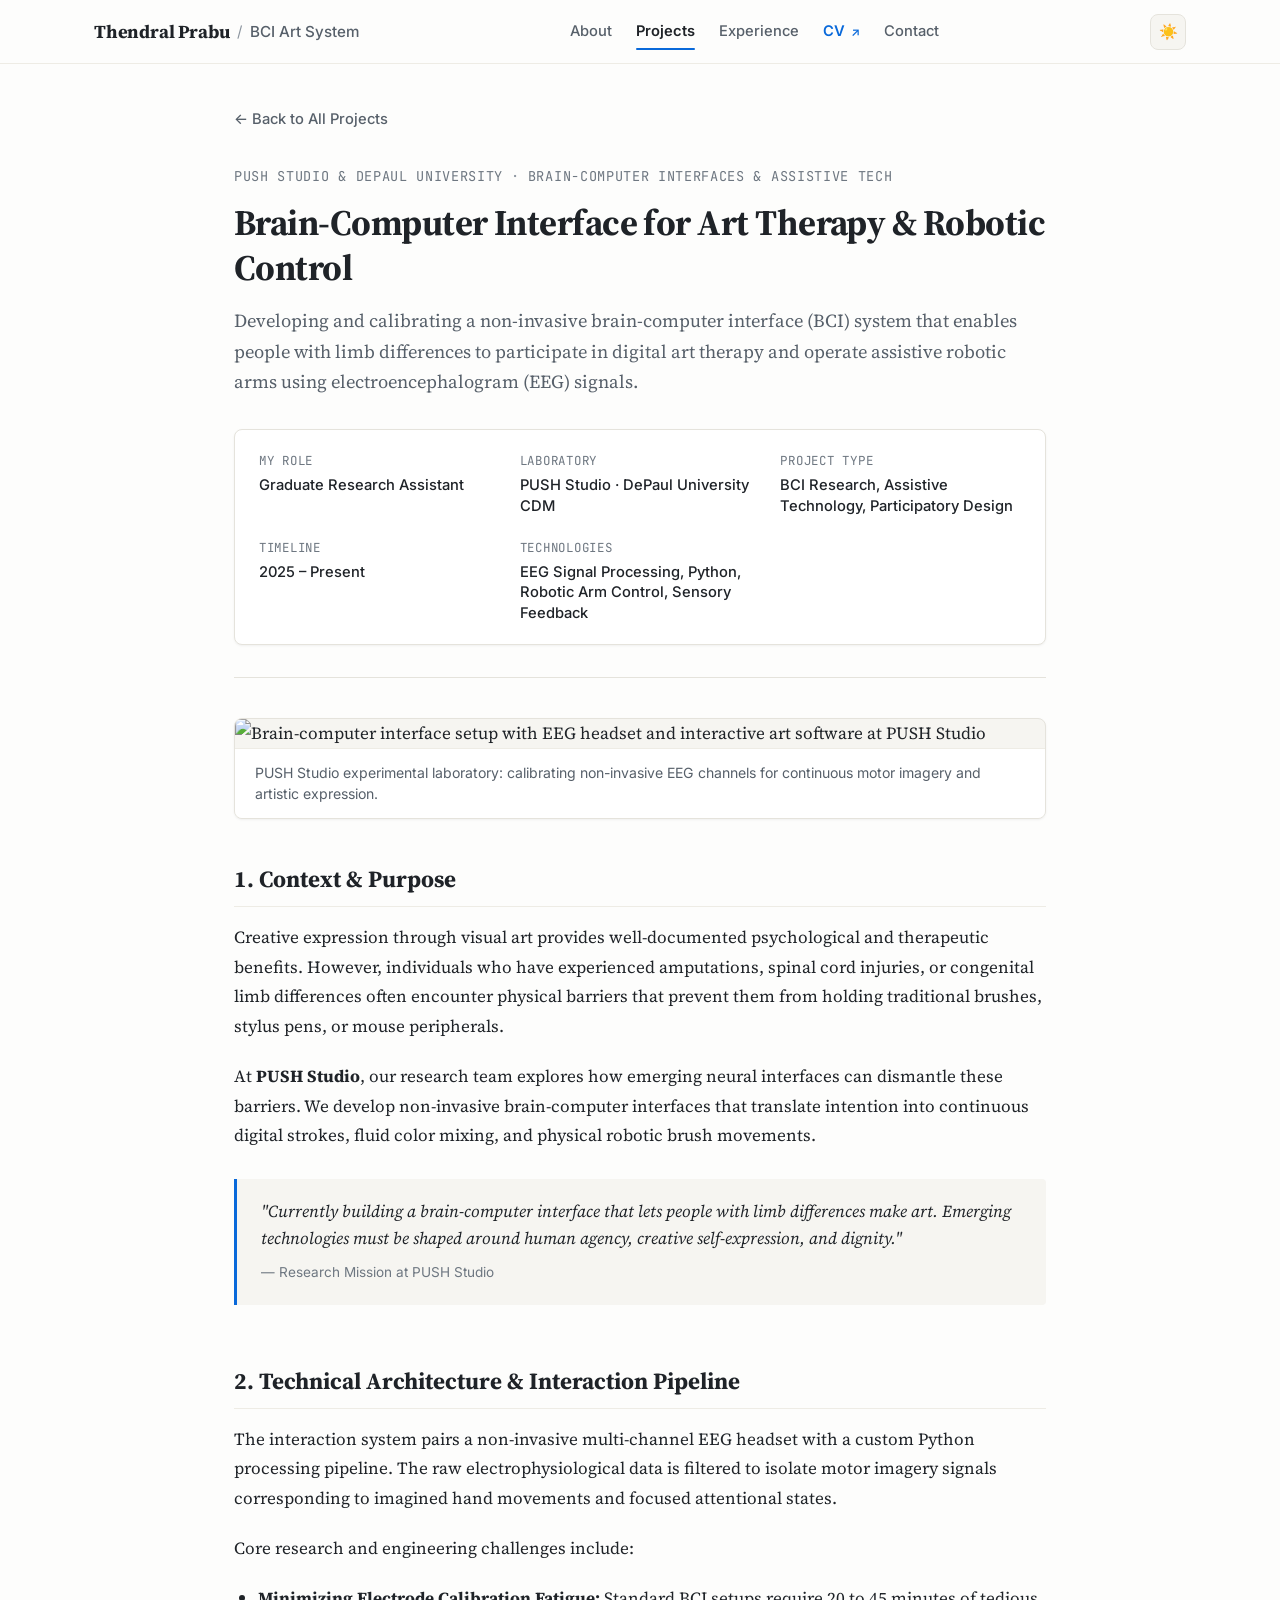
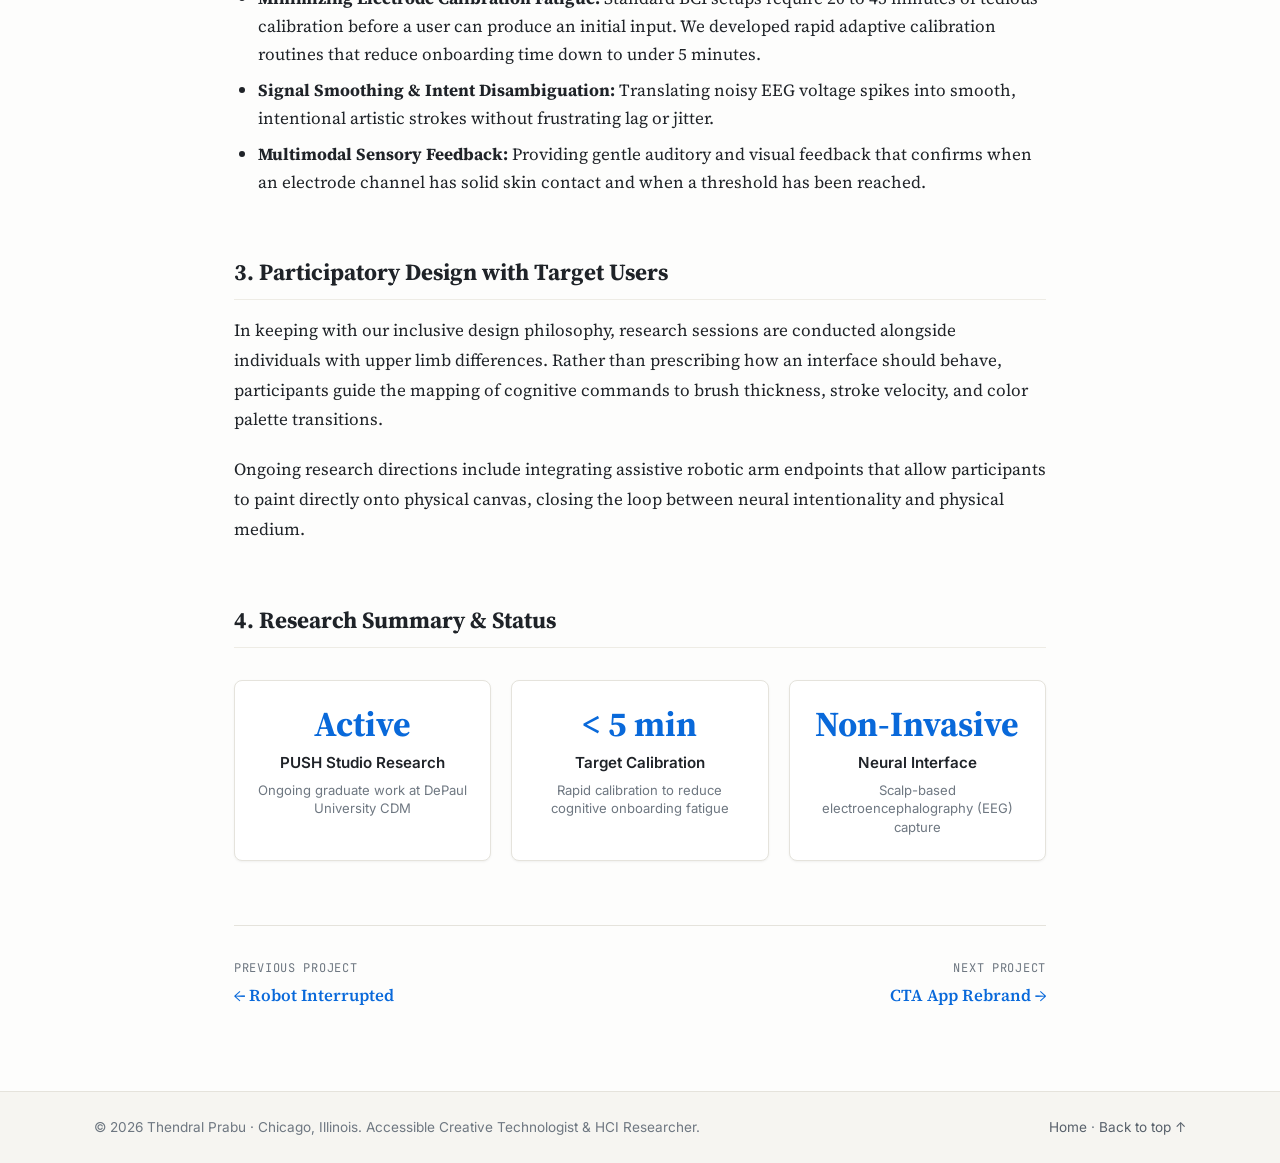
==== bci-art.html @ 227417c0 "Add files via upload" ====
<!DOCTYPE html>
<html lang="en" data-theme="light">

<head>
  <meta charset="UTF-8">
  <meta name="viewport" content="width=device-width, initial-scale=1.0">
  <title>Brain-Computer Interface for Art Therapy &amp; Robotic Control — Thendral Prabu</title>
  <meta name="description"
    content="Developing non-invasive EEG neural interfaces at PUSH Studio that allow people with limb differences to create digital art and control robotic assistive tools.">

  <meta property="og:title" content="BCI for Art Therapy &amp; Robotic Control — Thendral Prabu">
  <meta property="og:description"
    content="Assistive emerging technology research at PUSH Studio and DePaul University.">
  <meta property="og:image" content="assets/images/about_push_bci.png">
  <link rel="icon" type="image/png" href="assets/images/thendral_icon.png">

  <!-- Typography -->
  <link rel="preconnect" href="https://fonts.googleapis.com">
  <link rel="preconnect" href="https://fonts.gstatic.com" crossorigin>
  <link
    href="https://fonts.googleapis.com/css2?family=Inter:wght@400;500;600&family=JetBrains+Mono:wght@400;500&family=Source+Serif+4:ital,opsz,wght@0,8..60,400;0,8..60,600;0,8..60,700;1,8..60,400&display=swap"
    rel="stylesheet">

  <link rel="stylesheet" href="style.css">
</head>

<body class="page-project-detail">
  <!-- Accessibility Skip Link -->
  <a href="#main-content" class="skip-link">Skip to main content</a>

  <!-- Header & Navigation -->
  <header class="site-header">
    <div class="header-inner">
      <div class="breadcrumb">
        <a href="index.html" class="site-brand">Thendral Prabu</a>
        <span class="crumb-separator">/</span>
        <span class="crumb-current">BCI Art System</span>
      </div>

      <nav class="nav-links" id="navLinks" aria-label="Main Navigation">
        <a href="index.html#about" class="nav-link">About</a>
        <a href="index.html#projects" class="nav-link active">Projects</a>
        <a href="index.html#experience" class="nav-link">Experience</a>
        <a href="https://docs.google.com/document/d/14E_JzivV2DPRkLA8vcDeKpXIuigVomZk/edit?usp=drive_link&ouid=115083563516231911825&rtpof=true&sd=true"
          target="_blank" rel="noopener noreferrer" class="nav-link cv-link">
          CV <span class="ext-icon" aria-hidden="true">↗</span>
        </a>
        <a href="index.html#contact" class="nav-link">Contact</a>
      </nav>

      <div class="header-actions">
        <button type="button" class="theme-toggle" id="btnThemeToggle" aria-label="Toggle light and dark color mode"
          title="Toggle theme">
          <span class="theme-icon light-icon" aria-hidden="true">☀️</span>
          <span class="theme-icon dark-icon" aria-hidden="true">🌙</span>
        </button>
        <button type="button" class="mobile-menu-toggle" id="btnMobileMenu" aria-label="Toggle mobile menu"
          aria-expanded="false">
          <span class="menu-bar"></span>
          <span class="menu-bar"></span>
          <span class="menu-bar"></span>
        </button>
      </div>
    </div>
  </header>

  <!-- Main Article Container -->
  <main class="project-container" id="main-content">

    <div class="project-back-nav">
      <a href="index.html#projects" class="back-link">← Back to All Projects</a>
    </div>

    <!-- Project Hero Header -->
    <header class="project-header">
      <div class="project-eyebrow">
        <span>PUSH Studio &amp; DePaul University</span>
        <span class="meta-separator">·</span>
        <span>Brain-Computer Interfaces &amp; Assistive Tech</span>
      </div>
      <h1 class="project-main-title">Brain-Computer Interface for Art Therapy &amp; Robotic Control</h1>
      <p class="project-lead">
        Developing and calibrating a non-invasive brain-computer interface (BCI) system that enables people with limb
        differences to participate in digital art therapy and operate assistive robotic arms using electroencephalogram
        (EEG) signals.
      </p>

      <!-- Structured Project Metadata -->
      <div class="project-meta-grid">
        <div class="meta-block">
          <span class="meta-label">My Role</span>
          <span class="meta-value">Graduate Research Assistant</span>
        </div>
        <div class="meta-block">
          <span class="meta-label">Laboratory</span>
          <span class="meta-value">PUSH Studio · DePaul University CDM</span>
        </div>
        <div class="meta-block">
          <span class="meta-label">Project Type</span>
          <span class="meta-value">BCI Research, Assistive Technology, Participatory Design</span>
        </div>
        <div class="meta-block">
          <span class="meta-label">Timeline</span>
          <span class="meta-value">2025 – Present</span>
        </div>
        <div class="meta-block">
          <span class="meta-label">Technologies</span>
          <span class="meta-value">EEG Signal Processing, Python, Robotic Arm Control, Sensory Feedback</span>
        </div>
      </div>
    </header>

    <!-- Main Showcase Visual -->
    <figure class="project-hero-figure">
      <img src="assets/images/about_push_bci.png"
        alt="Brain-computer interface setup with EEG headset and interactive art software at PUSH Studio"
        class="lightbox-trigger" data-full="assets/images/about_push_bci.png"
        data-caption="PUSH Studio BCI Research: Electrode Setup &amp; Assistive Art Interface">
      <figcaption class="figure-caption">PUSH Studio experimental laboratory: calibrating non-invasive EEG channels for
        continuous motor imagery and artistic expression.</figcaption>
    </figure>

    <!-- Narrative Content -->
    <article class="project-body prose">

      <section class="case-section">
        <h2>1. Context &amp; Purpose</h2>
        <p>
          Creative expression through visual art provides well-documented psychological and therapeutic benefits.
          However, individuals who have experienced amputations, spinal cord injuries, or congenital limb differences
          often encounter physical barriers that prevent them from holding traditional brushes, stylus pens, or mouse
          peripherals.
        </p>
        <p>
          At <strong>PUSH Studio</strong>, our research team explores how emerging neural interfaces can dismantle these
          barriers. We develop non-invasive brain-computer interfaces that translate intention into continuous digital
          strokes, fluid color mixing, and physical robotic brush movements.
        </p>
        <div class="callout-quote">
          <blockquote>
            "Currently building a brain-computer interface that lets people with limb differences make art. Emerging
            technologies must be shaped around human agency, creative self-expression, and dignity."
          </blockquote>
          <cite>— Research Mission at PUSH Studio</cite>
        </div>
      </section>

      <section class="case-section">
        <h2>2. Technical Architecture &amp; Interaction Pipeline</h2>
        <p>
          The interaction system pairs a non-invasive multi-channel EEG headset with a custom Python processing
          pipeline. The raw electrophysiological data is filtered to isolate motor imagery signals corresponding to
          imagined hand movements and focused attentional states.
        </p>
        <p>
          Core research and engineering challenges include:
        </p>
        <ul>
          <li><strong>Minimizing Electrode Calibration Fatigue:</strong> Standard BCI setups require 20 to 45 minutes of
            tedious calibration before a user can produce an initial input. We developed rapid adaptive calibration
            routines that reduce onboarding time down to under 5 minutes.</li>
          <li><strong>Signal Smoothing &amp; Intent Disambiguation:</strong> Translating noisy EEG voltage spikes into
            smooth, intentional artistic strokes without frustrating lag or jitter.</li>
          <li><strong>Multimodal Sensory Feedback:</strong> Providing gentle auditory and visual feedback that confirms
            when an electrode channel has solid skin contact and when a threshold has been reached.</li>
        </ul>
      </section>

      <section class="case-section">
        <h2>3. Participatory Design with Target Users</h2>
        <p>
          In keeping with our inclusive design philosophy, research sessions are conducted alongside individuals with
          upper limb differences. Rather than prescribing how an interface should behave, participants guide the mapping
          of cognitive commands to brush thickness, stroke velocity, and color palette transitions.
        </p>
        <p>
          Ongoing research directions include integrating assistive robotic arm endpoints that allow participants to
          paint directly onto physical canvas, closing the loop between neural intentionality and physical medium.
        </p>
      </section>

      <section class="case-section">
        <h2>4. Research Summary &amp; Status</h2>
        <div class="impact-metrics-row">
          <div class="metric-card">
            <span class="metric-big">Active</span>
            <span class="metric-label">PUSH Studio Research</span>
            <span class="metric-sub">Ongoing graduate work at DePaul University CDM</span>
          </div>
          <div class="metric-card">
            <span class="metric-big">&lt; 5 min</span>
            <span class="metric-label">Target Calibration</span>
            <span class="metric-sub">Rapid calibration to reduce cognitive onboarding fatigue</span>
          </div>
          <div class="metric-card">
            <span class="metric-big">Non-Invasive</span>
            <span class="metric-label">Neural Interface</span>
            <span class="metric-sub">Scalp-based electroencephalography (EEG) capture</span>
          </div>
        </div>
      </section>

    </article>

    <!-- Project Navigation Footer -->
    <nav class="project-footer-nav" aria-label="Browse Projects">
      <div class="pnav-prev">
        <span class="pnav-label">Previous Project</span>
        <a href="robot-interrupted.html" class="pnav-title">← Robot Interrupted</a>
      </div>
      <div class="pnav-next">
        <span class="pnav-label">Next Project</span>
        <a href="cta-rebrand.html" class="pnav-title">CTA App Rebrand →</a>
      </div>
    </nav>

  </main>

  <!-- Site Footer -->
  <footer class="site-footer">
    <div class="footer-inner">
      <p class="footer-text">
        &copy; 2026 Thendral Prabu · Chicago, Illinois. Accessible Creative Technologist &amp; HCI Researcher.
      </p>
      <div class="footer-actions">
        <a href="index.html" class="back-to-top">Home</a> · <a href="#main-content" class="back-to-top">Back to top
          ↑</a>
      </div>
    </div>
  </footer>

  <!-- Lightbox -->
  <div class="lightbox-overlay" id="lightboxOverlay" aria-hidden="true" role="dialog" aria-label="Image Preview">
    <div class="lightbox-content">
      <button type="button" class="lightbox-close" id="btnLightboxClose" aria-label="Close image preview">✕</button>
      <img src="" alt="" class="lightbox-image" id="lightboxImage">
      <p class="lightbox-caption" id="lightboxCaption"></p>
    </div>
  </div>

  <script src="app.js"></script>
</body>

</html>
---- style.css ----
/* ==========================================================================
   Thendral Prabu — Academic & Researcher Portfolio
   Style System: Minimalist, Scholarly, Accessible, Typographically Refined
   Inspired by oliveralonzo.com, oliverhaimson.com, and ironholds.org
   ========================================================================== */

/* --------------------------------------------------------------------------
   1. CSS Custom Properties (Design Tokens & Color Modes)
   -------------------------------------------------------------------------- */
:root {
  /* Light Theme (Scholarly Paper Aesthetic) */
  --font-serif: "Source Serif 4", Georgia, Cambria, "Times New Roman", Times, serif;
  --font-sans: "Inter", -apple-system, BlinkMacSystemFont, "Segoe UI", Roboto, Helvetica, Arial, sans-serif;
  --font-mono: "JetBrains Mono", ui-monospace, SFMono-Regular, Menlo, Monaco, Consolas, monospace;

  --bg-page: #fdfdfc;
  --bg-card: #ffffff;
  --bg-subtle: #f6f5f1;
  --bg-nav: rgba(253, 253, 252, 0.92);

  --text-primary: #1f2328;
  --text-secondary: #57606a;
  --text-muted: #6e7781;
  --text-light: #8c959f;

  --border-light: #e5e3dc;
  --border-subtle: #eeece5;
  --border-accent: #0969da;

  --link-color: #0969da;
  --link-hover: #054593;

  --tag-bg: #f2f0ea;
  --tag-border: #e3e0d6;
  --tag-text: #374151;

  --shadow-subtle: 0 1px 3px rgba(0, 0, 0, 0.04), 0 1px 2px rgba(0, 0, 0, 0.02);
  --shadow-card: 0 2px 6px rgba(0, 0, 0, 0.05), 0 1px 3px rgba(0, 0, 0, 0.03);

  --radius-sm: 4px;
  --radius-md: 8px;
  --radius-lg: 12px;

  --container-max: 1140px;
  --sidebar-width: 290px;
}

[data-theme="dark"] {
  --bg-page: #0d1117;
  --bg-card: #161b22;
  --bg-subtle: #1c2128;
  --bg-nav: rgba(13, 17, 23, 0.92);

  --text-primary: #e6edf3;
  --text-secondary: #8b949e;
  --text-muted: #7d8590;
  --text-light: #6e7681;

  --border-light: #30363d;
  --border-subtle: #21262d;
  --border-accent: #58a6ff;

  --link-color: #58a6ff;
  --link-hover: #79b8ff;

  --tag-bg: #21262d;
  --tag-border: #30363d;
  --tag-text: #c9d1d9;

  --shadow-subtle: 0 1px 3px rgba(0, 0, 0, 0.3);
  --shadow-card: 0 4px 12px rgba(0, 0, 0, 0.4);
}

/* --------------------------------------------------------------------------
   2. Reset & Base Typography
   -------------------------------------------------------------------------- */
*,
*::before,
*::after {
  box-sizing: border-box;
  margin: 0;
  padding: 0;
}

html {
  font-size: 16px;
  scroll-behavior: smooth;
  scroll-padding-top: 5rem;
  -webkit-text-size-adjust: 100%;
}

body {
  background-color: var(--bg-page);
  color: var(--text-primary);
  font-family: var(--font-serif);
  font-size: 1.0625rem;
  /* ~17px for comfortable reading */
  line-height: 1.7;
  font-feature-settings: "kern" 1, "liga" 1;
  transition: background-color 0.25s ease, color 0.25s ease;
  min-height: 100vh;
  display: flex;
  flex-direction: column;
}

/* Accessibility Skip Link */
.skip-link {
  position: absolute;
  top: -100px;
  left: 1rem;
  background: var(--link-color);
  color: #ffffff;
  padding: 0.5rem 1rem;
  border-radius: var(--radius-sm);
  z-index: 1000;
  font-family: var(--font-sans);
  font-size: 0.9rem;
  font-weight: 500;
  text-decoration: none;
  transition: top 0.2s ease;
}

.skip-link:focus {
  top: 1rem;
}

/* Base Hyperlinks */
a {
  color: var(--link-color);
  text-decoration: none;
  transition: color 0.15s ease, text-decoration 0.15s ease;
}

a:hover {
  color: var(--link-hover);
  text-decoration: underline;
}

a:focus-visible,
button:focus-visible {
  outline: 2px solid var(--border-accent);
  outline-offset: 3px;
}

img {
  max-width: 100%;
  height: auto;
  display: block;
}

/* --------------------------------------------------------------------------
   3. Minimal Site Header & Navigation
   -------------------------------------------------------------------------- */
.site-header {
  position: sticky;
  top: 0;
  width: 100%;
  background: var(--bg-nav);
  backdrop-filter: blur(8px);
  -webkit-backdrop-filter: blur(8px);
  border-bottom: 1px solid var(--border-subtle);
  z-index: 100;
  transition: background-color 0.25s ease, border-color 0.25s ease;
}

.header-inner {
  max-width: var(--container-max);
  margin: 0 auto;
  padding: 0.85rem 1.5rem;
  display: flex;
  align-items: center;
  justify-content: space-between;
  gap: 1rem;
}

.site-brand {
  font-family: var(--font-serif);
  font-size: 1.15rem;
  font-weight: 700;
  color: var(--text-primary);
  text-decoration: none;
  letter-spacing: -0.01em;
}

.site-brand:hover {
  text-decoration: none;
  color: var(--link-color);
}

.nav-links {
  display: flex;
  align-items: center;
  gap: 1.5rem;
  font-family: var(--font-sans);
  font-size: 0.92rem;
  font-weight: 500;
}

.nav-link {
  color: var(--text-secondary);
  text-decoration: none;
  padding: 0.25rem 0;
  position: relative;
  transition: color 0.15s ease;
}

.nav-link:hover {
  color: var(--text-primary);
  text-decoration: none;
}

.nav-link.active {
  color: var(--text-primary);
  font-weight: 600;
}

.nav-link.active::after {
  content: "";
  position: absolute;
  bottom: -2px;
  left: 0;
  right: 0;
  height: 2px;
  background-color: var(--border-accent);
  border-radius: 1px;
}

.nav-link.cv-link {
  color: var(--link-color);
  font-weight: 600;
}

.nav-link.cv-link:hover {
  color: var(--link-hover);
  text-decoration: underline;
}

.ext-icon {
  font-size: 0.8em;
  display: inline-block;
  margin-left: 2px;
}

.header-actions {
  display: flex;
  align-items: center;
  gap: 0.5rem;
}

/* Theme Toggle Button */
.theme-toggle {
  background: var(--bg-subtle);
  border: 1px solid var(--border-light);
  color: var(--text-secondary);
  width: 36px;
  height: 36px;
  border-radius: var(--radius-md);
  display: flex;
  align-items: center;
  justify-content: center;
  cursor: pointer;
  transition: all 0.2s ease;
  font-size: 0.95rem;
}

.theme-toggle:hover {
  background: var(--bg-card);
  color: var(--text-primary);
  border-color: var(--text-muted);
}

[data-theme="light"] .dark-icon {
  display: none;
}

[data-theme="light"] .light-icon {
  display: inline-block;
}

[data-theme="dark"] .light-icon {
  display: none;
}

[data-theme="dark"] .dark-icon {
  display: inline-block;
}

/* Mobile Hamburger */
.mobile-menu-toggle {
  display: none;
  background: transparent;
  border: 1px solid var(--border-light);
  border-radius: var(--radius-sm);
  padding: 0.4rem 0.5rem;
  flex-direction: column;
  gap: 4px;
  cursor: pointer;
}

.menu-bar {
  display: block;
  width: 18px;
  height: 2px;
  background: var(--text-primary);
  border-radius: 1px;
  transition: transform 0.2s ease, opacity 0.2s ease;
}

/* --------------------------------------------------------------------------
   4. Layout Architecture: Two-Column Academic Grid
   -------------------------------------------------------------------------- */
.site-wrapper {
  max-width: var(--container-max);
  margin: 0 auto;
  padding: 2.5rem 1.5rem 4rem;
  flex: 1;
  width: 100%;
}

.layout-grid {
  display: grid;
  grid-template-columns: var(--sidebar-width) 1fr;
  gap: 3.5rem;
  align-items: start;
}

/* --------------------------------------------------------------------------
   5. Sidebar: Profile, Affiliations & Contact
   -------------------------------------------------------------------------- */
.profile-sidebar {
  font-family: var(--font-sans);
}

.sidebar-sticky {
  position: sticky;
  top: 5rem;
}

.avatar-container {
  width: 170px;
  height: 170px;
  margin-bottom: 1.25rem;
  border-radius: var(--radius-lg);
  overflow: hidden;
  border: 1px solid var(--border-light);
  background: var(--bg-card);
  box-shadow: var(--shadow-subtle);
}

.profile-avatar {
  width: 100%;
  height: 100%;
  object-fit: cover;
  object-position: center top;
}

.profile-name {
  font-family: var(--font-serif);
  font-size: 1.75rem;
  font-weight: 700;
  line-height: 1.2;
  color: var(--text-primary);
  margin-bottom: 0.35rem;
  letter-spacing: -0.015em;
}

.profile-title {
  font-size: 0.95rem;
  color: var(--text-secondary);
  line-height: 1.45;
  margin-bottom: 1rem;
}

.profile-affiliations {
  display: flex;
  flex-direction: column;
  gap: 0.4rem;
  font-size: 0.88rem;
  color: var(--text-secondary);
  margin-bottom: 1.25rem;
}

.affiliation-item {
  display: flex;
  flex-direction: column;
  line-height: 1.35;
}

.affil-role {
  font-weight: 600;
  color: var(--text-primary);
}

.affil-inst {
  color: var(--text-secondary);
}

.location-item {
  flex-direction: row;
  align-items: center;
  gap: 0.35rem;
  margin-top: 0.25rem;
  color: var(--text-muted);
}

.affil-icon {
  font-size: 0.85rem;
}

.sidebar-divider {
  border: none;
  border-top: 1px solid var(--border-light);
  margin: 1.25rem 0;
}

/* Contact Links List */
.contact-links-list {
  list-style: none;
  display: flex;
  flex-direction: column;
  gap: 0.6rem;
}

.contact-link {
  display: inline-flex;
  align-items: center;
  gap: 0.6rem;
  font-size: 0.9rem;
  color: var(--text-secondary);
  text-decoration: none;
  transition: color 0.15s ease;
}

.contact-link:hover {
  color: var(--link-color);
  text-decoration: none;
}

.link-icon {
  flex-shrink: 0;
  stroke: currentColor;
}

/* Research Interests Tags */
.sidebar-tags {
  margin-top: 1rem;
}

.sidebar-section-title {
  font-size: 0.8rem;
  font-weight: 600;
  text-transform: uppercase;
  letter-spacing: 0.06em;
  color: var(--text-muted);
  margin-bottom: 0.75rem;
}

.tags-cluster {
  display: flex;
  flex-wrap: wrap;
  gap: 0.4rem;
}

.tag-pill {
  font-size: 0.78rem;
  background: var(--tag-bg);
  color: var(--tag-text);
  border: 1px solid var(--tag-border);
  padding: 0.2rem 0.55rem;
  border-radius: var(--radius-sm);
  line-height: 1.35;
}

/* --------------------------------------------------------------------------
   6. Main Content Area & Sections
   -------------------------------------------------------------------------- */
.main-content {
  min-width: 0;
  /* Prevents flex/grid overflow */
}

.content-section {
  margin-bottom: 4rem;
  scroll-margin-top: 5rem;
}

.content-section:last-of-type {
  margin-bottom: 1.5rem;
}

.section-heading {
  font-family: var(--font-serif);
  font-size: 1.55rem;
  font-weight: 700;
  color: var(--text-primary);
  padding-bottom: 0.5rem;
  border-bottom: 1px solid var(--border-light);
  margin-bottom: 1.5rem;
  letter-spacing: -0.01em;
}

.section-intro {
  color: var(--text-secondary);
  font-size: 1.05rem;
  margin-bottom: 2rem;
  line-height: 1.6;
}

/* Prose Typography */
.prose {
  font-size: 1.0625rem;
  color: var(--text-primary);
  line-height: 1.75;
}

.prose p {
  margin-bottom: 1.25rem;
}

.prose p:last-child {
  margin-bottom: 0;
}

.personal-note {
  color: var(--text-secondary);
  font-style: italic;
  padding-top: 0.25rem;
}

/* --------------------------------------------------------------------------
   7. News & Updates Section
   -------------------------------------------------------------------------- */
.news-list {
  list-style: none;
  display: flex;
  flex-direction: column;
  gap: 0.9rem;
}

.news-item {
  display: grid;
  grid-template-columns: 110px 1fr;
  gap: 1.25rem;
  align-items: baseline;
  font-size: 0.98rem;
  line-height: 1.55;
}

.news-date {
  font-family: var(--font-mono);
  font-size: 0.85rem;
  color: var(--text-muted);
  font-weight: 500;
}

.news-content {
  color: var(--text-primary);
}

/* --------------------------------------------------------------------------
   8. Selected Research & Projects
   -------------------------------------------------------------------------- */
.projects-list {
  display: flex;
  flex-direction: column;
  gap: 2.75rem;
}

.project-entry {
  padding-bottom: 2.5rem;
  border-bottom: 1px solid var(--border-subtle);
}

.project-entry:last-child {
  border-bottom: none;
  padding-bottom: 0;
}

.project-grid {
  display: grid;
  grid-template-columns: 200px 1fr;
  gap: 1.75rem;
  align-items: start;
}

.project-image-wrap {
  width: 100%;
  aspect-ratio: 16 / 10;
  border-radius: var(--radius-md);
  overflow: hidden;
  border: 1px solid var(--border-light);
  background: var(--bg-subtle);
  box-shadow: var(--shadow-subtle);
  cursor: pointer;
  position: relative;
}

.project-image-wrap::after {
  content: "🔍 View";
  position: absolute;
  bottom: 6px;
  right: 6px;
  background: rgba(0, 0, 0, 0.7);
  color: #ffffff;
  font-family: var(--font-sans);
  font-size: 0.7rem;
  font-weight: 500;
  padding: 2px 6px;
  border-radius: var(--radius-sm);
  opacity: 0;
  transition: opacity 0.2s ease;
  pointer-events: none;
}

.project-image-wrap:hover::after {
  opacity: 1;
}

.project-thumb {
  width: 100%;
  height: 100%;
  object-fit: cover;
  transition: transform 0.25s ease;
}

.project-image-wrap:hover .project-thumb {
  transform: scale(1.03);
}

.project-info {
  display: flex;
  flex-direction: column;
}

.project-meta {
  font-family: var(--font-mono);
  font-size: 0.82rem;
  color: var(--text-muted);
  margin-bottom: 0.35rem;
  display: flex;
  align-items: center;
  gap: 0.5rem;
  flex-wrap: wrap;
}

.meta-separator {
  color: var(--text-light);
}

.project-title {
  font-family: var(--font-serif);
  font-size: 1.25rem;
  font-weight: 700;
  color: var(--text-primary);
  line-height: 1.35;
  margin-bottom: 0.35rem;
  letter-spacing: -0.01em;
}

.project-title a {
  color: var(--text-primary);
  text-decoration: none;
}

.project-title a:hover {
  color: var(--link-color);
  text-decoration: underline;
}

.project-authors {
  font-family: var(--font-sans);
  font-size: 0.88rem;
  color: var(--text-secondary);
  margin-bottom: 0.65rem;
}

.project-authors strong {
  color: var(--text-primary);
  font-weight: 600;
}

.project-mentors {
  font-size: 0.82rem;
  color: var(--text-muted);
  display: block;
  margin-top: 0.2rem;
}

.project-summary {
  font-size: 0.98rem;
  line-height: 1.65;
  color: var(--text-primary);
  margin-bottom: 0.85rem;
}

.project-tags {
  display: flex;
  flex-wrap: wrap;
  gap: 0.4rem;
  margin-bottom: 0.65rem;
}

.sub-tag {
  font-family: var(--font-sans);
  font-size: 0.75rem;
  background: var(--tag-bg);
  color: var(--tag-text);
  border: 1px solid var(--tag-border);
  padding: 0.15rem 0.5rem;
  border-radius: var(--radius-sm);
}

.project-links {
  display: flex;
  gap: 0.85rem;
  font-family: var(--font-sans);
  font-size: 0.85rem;
  margin-top: 0.25rem;
}

.paper-link {
  color: var(--link-color);
  font-weight: 600;
}

.paper-link:hover {
  text-decoration: underline;
}

/* --------------------------------------------------------------------------
   9. Experience & Education (Academic CV Entries)
   -------------------------------------------------------------------------- */
.cv-entries {
  display: flex;
  flex-direction: column;
  gap: 1.75rem;
}

.cv-item {
  display: flex;
  flex-direction: column;
}

.cv-header {
  display: flex;
  justify-content: space-between;
  align-items: baseline;
  flex-wrap: wrap;
  gap: 0.5rem;
  margin-bottom: 0.35rem;
}

.cv-role {
  font-family: var(--font-serif);
  font-size: 1.15rem;
  font-weight: 700;
  color: var(--text-primary);
  line-height: 1.3;
}

.cv-org {
  font-family: var(--font-sans);
  font-size: 0.92rem;
  color: var(--text-secondary);
  display: block;
}

.cv-date {
  font-family: var(--font-mono);
  font-size: 0.85rem;
  color: var(--text-muted);
  white-space: nowrap;
}

.cv-desc {
  font-size: 0.96rem;
  line-height: 1.6;
  color: var(--text-secondary);
  margin-top: 0.25rem;
}

/* --------------------------------------------------------------------------
   10. Methods & Technical Skills Grid
   -------------------------------------------------------------------------- */
.skills-grid {
  display: grid;
  grid-template-columns: repeat(auto-fit, minmax(220px, 1fr));
  gap: 1.75rem;
}

.skill-group {
  background: var(--bg-card);
  border: 1px solid var(--border-light);
  border-radius: var(--radius-md);
  padding: 1.25rem;
  box-shadow: var(--shadow-subtle);
}

.skill-category-title {
  font-family: var(--font-sans);
  font-size: 0.95rem;
  font-weight: 600;
  color: var(--text-primary);
  margin-bottom: 0.75rem;
  padding-bottom: 0.4rem;
  border-bottom: 1px solid var(--border-subtle);
}

.skill-list {
  list-style: none;
  font-family: var(--font-sans);
  font-size: 0.88rem;
  color: var(--text-secondary);
  display: flex;
  flex-direction: column;
  gap: 0.4rem;
}

.skill-list li {
  position: relative;
  padding-left: 1rem;
}

.skill-list li::before {
  content: "•";
  position: absolute;
  left: 0;
  color: var(--text-muted);
}

/* --------------------------------------------------------------------------
   11. Contact Section
   -------------------------------------------------------------------------- */
.contact-box {
  background: var(--bg-card);
  border: 1px solid var(--border-light);
  border-radius: var(--radius-md);
  padding: 1.25rem 1.5rem;
  margin-top: 1.25rem;
  display: flex;
  flex-direction: column;
  gap: 0.65rem;
  box-shadow: var(--shadow-subtle);
  font-family: var(--font-sans);
  font-size: 0.95rem;
}

.contact-row {
  display: flex;
  align-items: baseline;
  gap: 0.75rem;
}

.contact-label {
  font-weight: 600;
  color: var(--text-secondary);
  min-width: 130px;
  flex-shrink: 0;
}

.contact-value {
  color: var(--link-color);
  font-weight: 500;
  word-break: break-word;
}

.contact-value.text-normal {
  color: var(--text-primary);
  font-weight: 400;
}

/* --------------------------------------------------------------------------
   12. Footer
   -------------------------------------------------------------------------- */
.site-footer {
  border-top: 1px solid var(--border-light);
  background: var(--bg-subtle);
  margin-top: auto;
  font-family: var(--font-sans);
  font-size: 0.85rem;
  color: var(--text-muted);
}

.footer-inner {
  max-width: var(--container-max);
  margin: 0 auto;
  padding: 1.5rem;
  display: flex;
  justify-content: space-between;
  align-items: center;
  flex-wrap: wrap;
  gap: 1rem;
}

.back-to-top {
  color: var(--text-secondary);
  text-decoration: none;
}

.back-to-top:hover {
  color: var(--text-primary);
  text-decoration: underline;
}

/* --------------------------------------------------------------------------
   13. Accessible Lightbox for Project Imagery
   -------------------------------------------------------------------------- */
.lightbox-overlay {
  position: fixed;
  inset: 0;
  background: rgba(15, 20, 28, 0.85);
  backdrop-filter: blur(4px);
  -webkit-backdrop-filter: blur(4px);
  z-index: 1000;
  display: flex;
  align-items: center;
  justify-content: center;
  padding: 2rem;
  opacity: 0;
  pointer-events: none;
  transition: opacity 0.25s ease;
}

.lightbox-overlay.active {
  opacity: 1;
  pointer-events: auto;
}

.lightbox-content {
  position: relative;
  max-width: 900px;
  width: 100%;
  max-height: 85vh;
  display: flex;
  flex-direction: column;
  align-items: center;
}

.lightbox-close {
  position: absolute;
  top: -2.5rem;
  right: 0;
  background: transparent;
  border: none;
  color: #ffffff;
  font-size: 1.5rem;
  cursor: pointer;
  padding: 0.25rem 0.5rem;
  line-height: 1;
}

.lightbox-close:hover {
  color: #e5e7eb;
}

.lightbox-image {
  max-width: 100%;
  max-height: 75vh;
  object-fit: contain;
  border-radius: var(--radius-md);
  box-shadow: 0 10px 30px rgba(0, 0, 0, 0.5);
  background: #000;
}

.lightbox-caption {
  font-family: var(--font-sans);
  font-size: 0.9rem;
  color: #e5e7eb;
  margin-top: 0.75rem;
  text-align: center;
}

/* --------------------------------------------------------------------------
   14. Responsive Breakpoints
   -------------------------------------------------------------------------- */
@media (max-width: 900px) {
  .layout-grid {
    grid-template-columns: 1fr;
    gap: 2.5rem;
  }

  .sidebar-sticky {
    position: static;
  }

  .profile-sidebar {
    border-bottom: 1px solid var(--border-light);
    padding-bottom: 2rem;
  }

  .avatar-container {
    width: 130px;
    height: 130px;
  }

  .project-grid {
    grid-template-columns: 180px 1fr;
    gap: 1.25rem;
  }
}

@media (max-width: 768px) {
  .nav-links {
    position: fixed;
    top: 55px;
    left: 0;
    right: 0;
    background: var(--bg-card);
    border-bottom: 1px solid var(--border-light);
    flex-direction: column;
    align-items: flex-start;
    padding: 1.25rem 1.5rem;
    gap: 1rem;
    display: none;
    box-shadow: var(--shadow-card);
  }

  .nav-links.mobile-open {
    display: flex;
  }

  .mobile-menu-toggle {
    display: flex;
  }

  .project-grid {
    grid-template-columns: 1fr;
    gap: 1rem;
  }

  .project-image-wrap {
    max-width: 380px;
  }

  .news-item {
    grid-template-columns: 1fr;
    gap: 0.25rem;
  }

  .news-date {
    color: var(--text-secondary);
  }

  .contact-row {
    flex-direction: column;
    gap: 0.2rem;
  }

  .contact-label {
    min-width: auto;
  }
}

/* --------------------------------------------------------------------------
   15. Project Detail Pages (Dedicated Case Studies & Galleries)
   -------------------------------------------------------------------------- */
.page-project-detail .site-wrapper {
  padding-top: 1.5rem;
}

.breadcrumb {
  display: flex;
  align-items: center;
  gap: 0.5rem;
  font-family: var(--font-sans);
  font-size: 0.95rem;
}

.crumb-separator {
  color: var(--text-light);
}

.crumb-current {
  color: var(--text-secondary);
  font-weight: 500;
  white-space: nowrap;
  overflow: hidden;
  text-overflow: ellipsis;
  max-width: 280px;
}

.project-container {
  max-width: 860px;
  margin: 0 auto;
  padding: 2.5rem 1.5rem 5rem;
  width: 100%;
}

.project-back-nav {
  margin-bottom: 2rem;
}

.back-link {
  font-family: var(--font-sans);
  font-size: 0.92rem;
  font-weight: 500;
  color: var(--text-secondary);
  display: inline-flex;
  align-items: center;
  gap: 0.35rem;
  text-decoration: none;
}

.back-link:hover {
  color: var(--link-color);
  text-decoration: underline;
}

.project-header {
  margin-bottom: 2.5rem;
  padding-bottom: 2rem;
  border-bottom: 1px solid var(--border-light);
}

.project-eyebrow {
  font-family: var(--font-mono);
  font-size: 0.85rem;
  color: var(--text-muted);
  text-transform: uppercase;
  letter-spacing: 0.05em;
  margin-bottom: 0.75rem;
  display: flex;
  align-items: center;
  gap: 0.5rem;
  flex-wrap: wrap;
}

.project-main-title {
  font-family: var(--font-serif);
  font-size: 2.25rem;
  font-weight: 700;
  line-height: 1.25;
  color: var(--text-primary);
  margin-bottom: 1rem;
  letter-spacing: -0.015em;
}

.project-lead {
  font-size: 1.15rem;
  line-height: 1.65;
  color: var(--text-secondary);
  margin-bottom: 2rem;
}

/* Project Metadata Grid */
.project-meta-grid {
  display: grid;
  grid-template-columns: repeat(auto-fit, minmax(180px, 1fr));
  gap: 1.25rem;
  background: var(--bg-card);
  border: 1px solid var(--border-light);
  border-radius: var(--radius-md);
  padding: 1.25rem 1.5rem;
  box-shadow: var(--shadow-subtle);
}

.meta-block {
  display: flex;
  flex-direction: column;
  gap: 0.25rem;
}

.meta-label {
  font-family: var(--font-mono);
  font-size: 0.78rem;
  text-transform: uppercase;
  letter-spacing: 0.06em;
  color: var(--text-muted);
}

.meta-value {
  font-family: var(--font-sans);
  font-size: 0.92rem;
  font-weight: 500;
  color: var(--text-primary);
  line-height: 1.4;
}

/* Hero & Content Figures */
.project-hero-figure,
.figure-center {
  margin: 2.5rem 0;
  border-radius: var(--radius-md);
  overflow: hidden;
  border: 1px solid var(--border-light);
  background: var(--bg-subtle);
  box-shadow: var(--shadow-subtle);
}

.project-hero-figure img,
.figure-center img {
  width: 100%;
  height: auto;
  display: block;
  cursor: pointer;
  transition: transform 0.25s ease;
}

.project-hero-figure:hover img,
.figure-center:hover img {
  transform: scale(1.015);
}

.figure-caption {
  font-family: var(--font-sans);
  font-size: 0.88rem;
  color: var(--text-secondary);
  padding: 0.85rem 1.25rem;
  border-top: 1px solid var(--border-subtle);
  background: var(--bg-card);
  line-height: 1.5;
}

/* Project Narrative Sections */
.case-section {
  margin-bottom: 3.5rem;
}

.case-section h2 {
  font-family: var(--font-serif);
  font-size: 1.45rem;
  font-weight: 700;
  color: var(--text-primary);
  margin-bottom: 1rem;
  padding-bottom: 0.4rem;
  border-bottom: 1px solid var(--border-subtle);
}

.case-section p {
  margin-bottom: 1.25rem;
  line-height: 1.75;
}

.case-section ul {
  padding-left: 1.5rem;
  margin-bottom: 1.5rem;
}

.case-section ul li {
  margin-bottom: 0.5rem;
  line-height: 1.65;
}

/* Callout Quote */
.callout-quote {
  background: var(--bg-subtle);
  border-left: 3px solid var(--border-accent);
  padding: 1.25rem 1.5rem;
  border-radius: 0 var(--radius-sm) var(--radius-sm) 0;
  margin: 1.75rem 0;
}

.callout-quote blockquote {
  font-style: italic;
  font-size: 1.05rem;
  color: var(--text-primary);
  line-height: 1.6;
  margin-bottom: 0.5rem;
}

.callout-quote cite {
  font-family: var(--font-sans);
  font-size: 0.85rem;
  color: var(--text-muted);
  font-style: normal;
  display: block;
}

/* Impact Metrics Row */
.impact-metrics-row {
  display: grid;
  grid-template-columns: repeat(auto-fit, minmax(220px, 1fr));
  gap: 1.25rem;
  margin: 2rem 0;
}

.metric-card {
  background: var(--bg-card);
  border: 1px solid var(--border-light);
  border-radius: var(--radius-md);
  padding: 1.5rem 1.25rem;
  text-align: center;
  box-shadow: var(--shadow-subtle);
}

.metric-big {
  font-family: var(--font-serif);
  font-size: 2.2rem;
  font-weight: 700;
  color: var(--border-accent);
  display: block;
  line-height: 1.1;
  margin-bottom: 0.35rem;
}

.metric-label {
  font-family: var(--font-sans);
  font-size: 0.95rem;
  font-weight: 600;
  color: var(--text-primary);
  display: block;
  margin-bottom: 0.3rem;
}

.metric-sub {
  font-family: var(--font-sans);
  font-size: 0.82rem;
  color: var(--text-muted);
  line-height: 1.4;
  display: block;
}

/* Image Galleries (Mason & Theatre) */
.project-image-gallery {
  display: grid;
  grid-template-columns: repeat(auto-fit, minmax(240px, 1fr));
  gap: 1.25rem;
  margin: 2rem 0;
}

.gallery-item {
  border-radius: var(--radius-md);
  overflow: hidden;
  border: 1px solid var(--border-light);
  background: var(--bg-card);
  box-shadow: var(--shadow-subtle);
}

.gallery-item img {
  width: 100%;
  aspect-ratio: 16 / 10;
  object-fit: cover;
  display: block;
  cursor: pointer;
  transition: transform 0.25s ease;
}

.gallery-item:hover img {
  transform: scale(1.03);
}

/* Theatrical Showcase Cards */
.theatre-showcase-card {
  background: var(--bg-card);
  border: 1px solid var(--border-light);
  border-radius: var(--radius-md);
  padding: 1.5rem;
  margin-bottom: 2rem;
  box-shadow: var(--shadow-subtle);
}

.theatre-showcase-header {
  margin-bottom: 0.85rem;
}

.theatre-show-title {
  font-family: var(--font-serif);
  font-size: 1.35rem;
  font-weight: 700;
  color: var(--text-primary);
  margin-bottom: 0.2rem;
}

.theatre-show-venue {
  font-family: var(--font-mono);
  font-size: 0.82rem;
  color: var(--text-muted);
}

.theatre-show-desc {
  font-size: 0.98rem;
  line-height: 1.65;
  color: var(--text-primary);
  margin-bottom: 1.25rem;
}

/* Theatrical Credits Table */
.theatre-credits-table-wrap {
  overflow-x: auto;
  border: 1px solid var(--border-light);
  border-radius: var(--radius-md);
  background: var(--bg-card);
  box-shadow: var(--shadow-subtle);
  margin-top: 1rem;
}

.theatre-credits-table {
  width: 100%;
  border-collapse: collapse;
  font-family: var(--font-sans);
  font-size: 0.9rem;
  text-align: left;
}

.theatre-credits-table th,
.theatre-credits-table td {
  padding: 0.85rem 1.15rem;
  border-bottom: 1px solid var(--border-subtle);
}

.theatre-credits-table th {
  background: var(--bg-subtle);
  font-family: var(--font-mono);
  font-size: 0.78rem;
  text-transform: uppercase;
  letter-spacing: 0.06em;
  color: var(--text-muted);
}

.theatre-credits-table tr:last-child td {
  border-bottom: none;
}

.theatre-credits-table tr:hover td {
  background: var(--bg-subtle);
}

.date-cell {
  font-family: var(--font-mono);
  font-size: 0.85rem;
  color: var(--text-muted);
  white-space: nowrap;
}

.lead-badge {
  display: inline-block;
  background: var(--tag-bg);
  border: 1px solid var(--tag-border);
  color: var(--tag-text);
  font-family: var(--font-mono);
  font-size: 0.7rem;
  padding: 1px 5px;
  border-radius: var(--radius-sm);
  margin-left: 6px;
  vertical-align: middle;
}

/* Project Footer Navigation */
.project-footer-nav {
  display: flex;
  justify-content: space-between;
  align-items: center;
  gap: 1.5rem;
  margin-top: 4rem;
  padding-top: 2rem;
  border-top: 1px solid var(--border-light);
  font-family: var(--font-sans);
}

.pnav-prev,
.pnav-next {
  display: flex;
  flex-direction: column;
}

.pnav-next {
  text-align: right;
  margin-left: auto;
}

.pnav-label {
  font-family: var(--font-mono);
  font-size: 0.75rem;
  text-transform: uppercase;
  letter-spacing: 0.06em;
  color: var(--text-muted);
  margin-bottom: 0.25rem;
}

.pnav-title {
  font-family: var(--font-serif);
  font-size: 1.05rem;
  font-weight: 600;
  color: var(--link-color);
  text-decoration: none;
}

.pnav-title:hover {
  text-decoration: underline;
}

/* --------------------------------------------------------------------------
   15b. Multidisciplinary Team & Mentorship Components
   -------------------------------------------------------------------------- */
.team-credits-grid {
  display: grid;
  grid-template-columns: repeat(auto-fit, minmax(260px, 1fr));
  gap: 1.25rem;
  margin: 1.75rem 0 2.25rem 0;
}

.team-card {
  background: var(--bg-card);
  border: 1px solid var(--border-light);
  border-radius: var(--radius-md);
  padding: 1.35rem 1.25rem;
  box-shadow: var(--shadow-subtle);
  display: flex;
  flex-direction: column;
  transition: transform 0.2s ease, box-shadow 0.2s ease, border-color 0.2s ease;
}

.team-card:hover {
  transform: translateY(-2px);
  box-shadow: var(--shadow-card);
  border-color: var(--border-accent);
}

.team-card-header {
  margin-bottom: 0.5rem;
}

.team-card-name {
  font-family: var(--font-sans);
  font-size: 1.05rem;
  font-weight: 600;
  color: var(--text-primary);
  margin-bottom: 0.2rem;
}

.team-card-role {
  font-family: var(--font-mono);
  font-size: 0.78rem;
  color: var(--link-color);
  text-transform: uppercase;
  letter-spacing: 0.05em;
  font-weight: 500;
  margin-bottom: 0.4rem;
}

.team-card-degree {
  font-family: var(--font-sans);
  font-size: 0.85rem;
  color: var(--text-muted);
  line-height: 1.4;
  margin-bottom: 0.75rem;
  padding-bottom: 0.5rem;
  border-bottom: 1px solid var(--border-subtle);
}

.team-card-desc {
  font-family: var(--font-sans);
  font-size: 0.9rem;
  color: var(--text-secondary);
  line-height: 1.55;
}

.mentor-card {
  background: var(--bg-subtle);
  border-left: 3px solid var(--border-accent);
}

.mentor-affiliation {
  font-family: var(--font-sans);
  font-size: 0.88rem;
  color: var(--text-secondary);
  line-height: 1.5;
}

/* --------------------------------------------------------------------------
   16. Print Styles (Academic & Industry Review)
   -------------------------------------------------------------------------- */
@media print {
  .site-header,
  .header-actions,
  .site-footer,
  .lightbox-overlay,
  .project-links,
  .project-back-nav,
  .project-footer-nav {
    display: none !important;
  }

  body {
    background: #ffffff !important;
    color: #000000 !important;
    font-size: 11pt;
    line-height: 1.4;
  }

  .site-wrapper,
  .project-container {
    max-width: 100%;
    padding: 0;
  }

  .layout-grid {
    grid-template-columns: 220px 1fr;
    gap: 2rem;
  }

  a {
    color: #000000 !important;
    text-decoration: underline;
  }
}
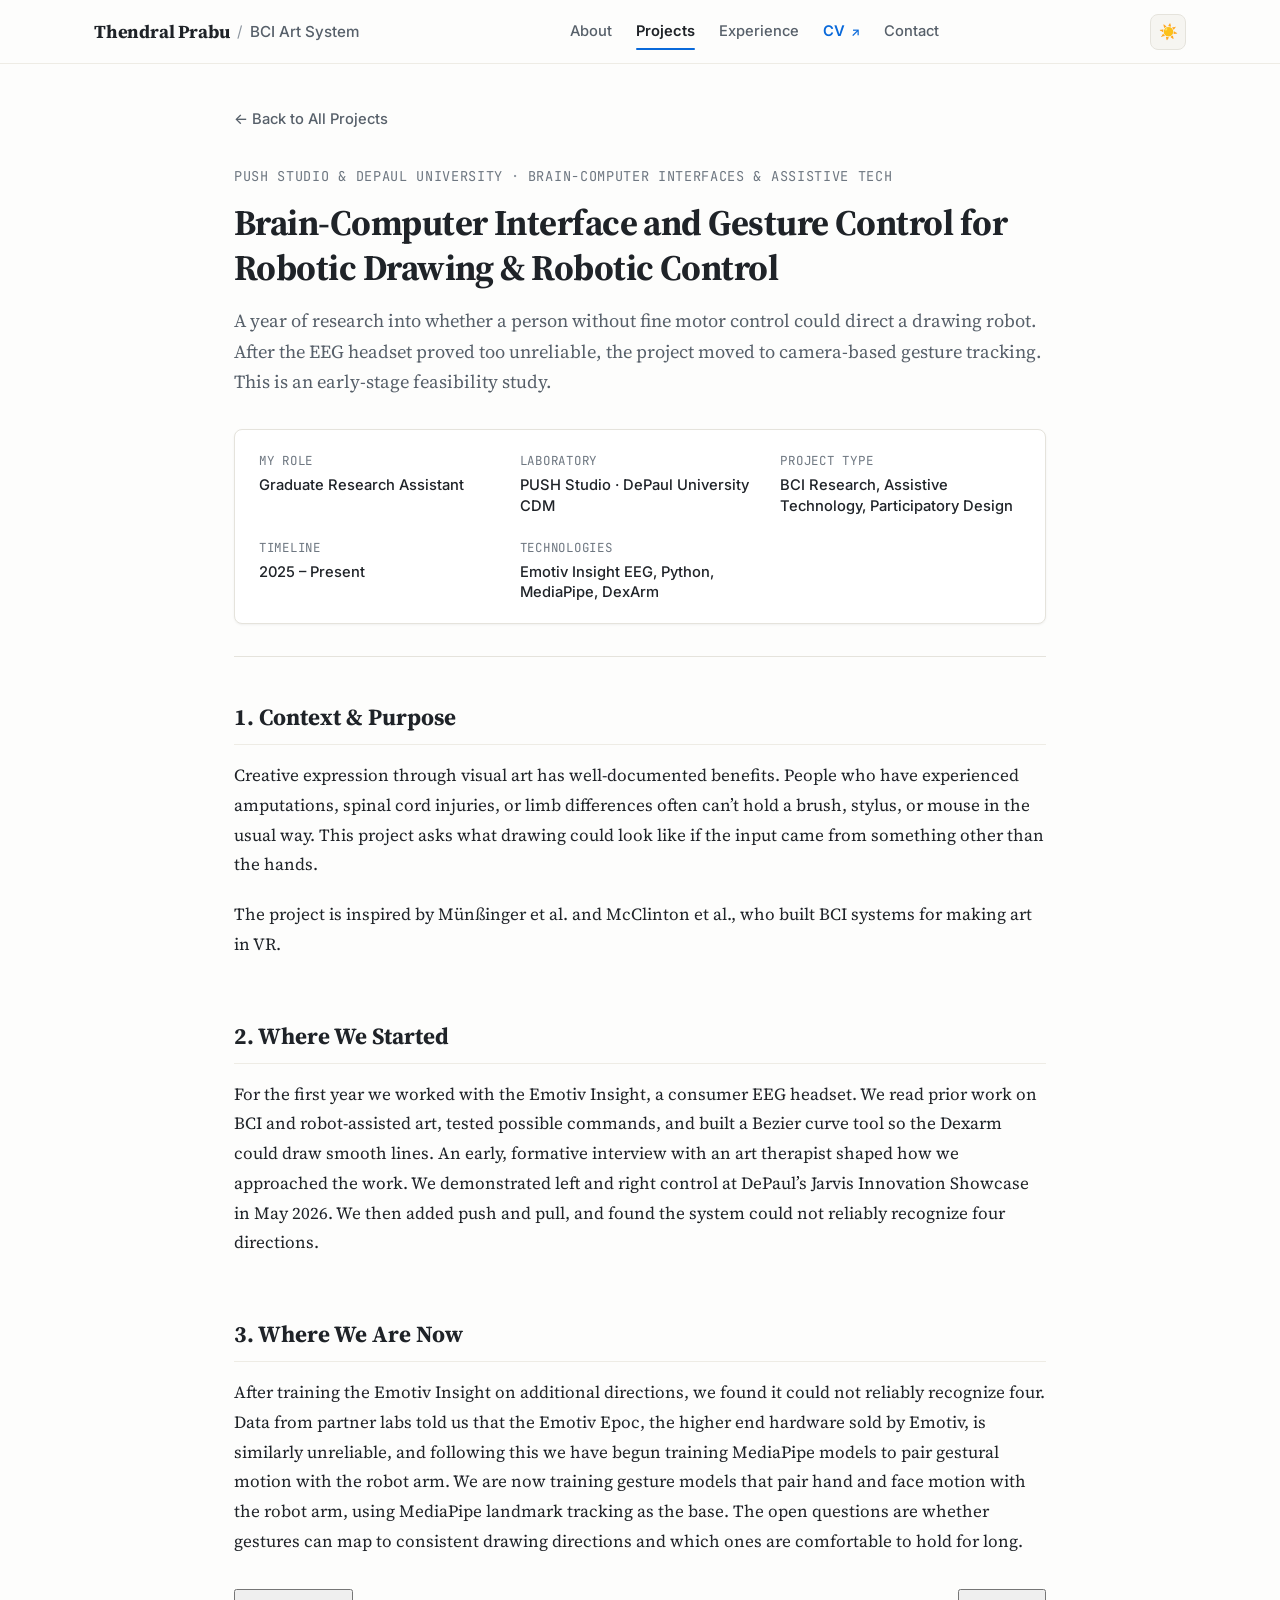
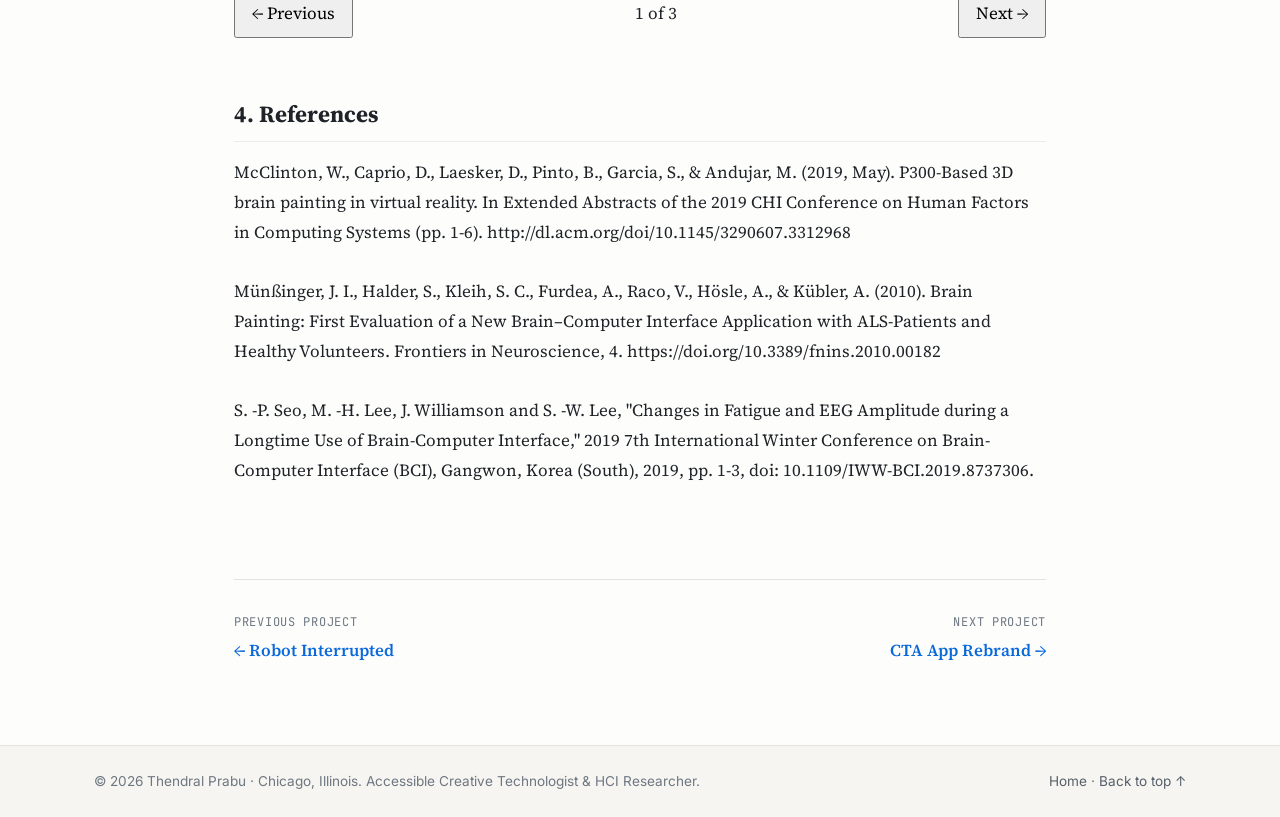
==== commit 16ddb07f: "Update bci-art.html" ====
--- a/bci-art.html
+++ b/bci-art.html
@@ -4,7 +4,7 @@
 <head>
   <meta charset="UTF-8">
   <meta name="viewport" content="width=device-width, initial-scale=1.0">
-  <title>Brain-Computer Interface for Art Therapy &amp; Robotic Control — Thendral Prabu</title>
+  <title>Brain-Computer Interface and Gesture Control for Robotic Drawing</title>
   <meta name="description"
     content="Developing non-invasive EEG neural interfaces at PUSH Studio that allow people with limb differences to create digital art and control robotic assistive tools.">
 
@@ -78,11 +78,12 @@
         <span class="meta-separator">·</span>
         <span>Brain-Computer Interfaces &amp; Assistive Tech</span>
       </div>
-      <h1 class="project-main-title">Brain-Computer Interface for Art Therapy &amp; Robotic Control</h1>
+      <h1 class="project-main-title">Brain-Computer Interface and Gesture Control for Robotic Drawing &amp; Robotic
+        Control</h1>
       <p class="project-lead">
-        Developing and calibrating a non-invasive brain-computer interface (BCI) system that enables people with limb
-        differences to participate in digital art therapy and operate assistive robotic arms using electroencephalogram
-        (EEG) signals.
+        A year of research into whether a person without fine motor control could direct a drawing robot. After the EEG
+        headset proved too unreliable, the project moved to camera-based gesture tracking. This is an early-stage
+        feasibility study.
       </p>
 
       <!-- Structured Project Metadata -->
@@ -105,20 +106,10 @@
         </div>
         <div class="meta-block">
           <span class="meta-label">Technologies</span>
-          <span class="meta-value">EEG Signal Processing, Python, Robotic Arm Control, Sensory Feedback</span>
+          <span class="meta-value">Emotiv Insight EEG, Python, MediaPipe, DexArm</span>
         </div>
       </div>
     </header>
-
-    <!-- Main Showcase Visual -->
-    <figure class="project-hero-figure">
-      <img src="assets/images/about_push_bci.png"
-        alt="Brain-computer interface setup with EEG headset and interactive art software at PUSH Studio"
-        class="lightbox-trigger" data-full="assets/images/about_push_bci.png"
-        data-caption="PUSH Studio BCI Research: Electrode Setup &amp; Assistive Art Interface">
-      <figcaption class="figure-caption">PUSH Studio experimental laboratory: calibrating non-invasive EEG channels for
-        continuous motor imagery and artistic expression.</figcaption>
-    </figure>
 
     <!-- Narrative Content -->
     <article class="project-body prose">
@@ -126,77 +117,162 @@
       <section class="case-section">
         <h2>1. Context &amp; Purpose</h2>
         <p>
-          Creative expression through visual art provides well-documented psychological and therapeutic benefits.
-          However, individuals who have experienced amputations, spinal cord injuries, or congenital limb differences
-          often encounter physical barriers that prevent them from holding traditional brushes, stylus pens, or mouse
-          peripherals.
+          Creative expression through visual art has well-documented benefits. People who have experienced amputations,
+          spinal cord injuries, or limb differences often can’t hold a brush, stylus, or mouse in the usual way. This
+          project asks what drawing could look like if the input came from something other than the hands.
         </p>
         <p>
-          At <strong>PUSH Studio</strong>, our research team explores how emerging neural interfaces can dismantle these
-          barriers. We develop non-invasive brain-computer interfaces that translate intention into continuous digital
-          strokes, fluid color mixing, and physical robotic brush movements.
+          The project is inspired by Münßinger et al. and McClinton et al., who built BCI systems for making art in VR.
         </p>
-        <div class="callout-quote">
-          <blockquote>
-            "Currently building a brain-computer interface that lets people with limb differences make art. Emerging
-            technologies must be shaped around human agency, creative self-expression, and dignity."
-          </blockquote>
-          <cite>— Research Mission at PUSH Studio</cite>
-        </div>
+
       </section>
 
       <section class="case-section">
-        <h2>2. Technical Architecture &amp; Interaction Pipeline</h2>
+        <h2>2. Where We Started</h2>
         <p>
-          The interaction system pairs a non-invasive multi-channel EEG headset with a custom Python processing
-          pipeline. The raw electrophysiological data is filtered to isolate motor imagery signals corresponding to
-          imagined hand movements and focused attentional states.
-        </p>
-        <p>
-          Core research and engineering challenges include:
-        </p>
-        <ul>
-          <li><strong>Minimizing Electrode Calibration Fatigue:</strong> Standard BCI setups require 20 to 45 minutes of
-            tedious calibration before a user can produce an initial input. We developed rapid adaptive calibration
-            routines that reduce onboarding time down to under 5 minutes.</li>
-          <li><strong>Signal Smoothing &amp; Intent Disambiguation:</strong> Translating noisy EEG voltage spikes into
-            smooth, intentional artistic strokes without frustrating lag or jitter.</li>
-          <li><strong>Multimodal Sensory Feedback:</strong> Providing gentle auditory and visual feedback that confirms
-            when an electrode channel has solid skin contact and when a threshold has been reached.</li>
-        </ul>
-      </section>
-
-      <section class="case-section">
-        <h2>3. Participatory Design with Target Users</h2>
-        <p>
-          In keeping with our inclusive design philosophy, research sessions are conducted alongside individuals with
-          upper limb differences. Rather than prescribing how an interface should behave, participants guide the mapping
-          of cognitive commands to brush thickness, stroke velocity, and color palette transitions.
-        </p>
-        <p>
-          Ongoing research directions include integrating assistive robotic arm endpoints that allow participants to
-          paint directly onto physical canvas, closing the loop between neural intentionality and physical medium.
+          For the first year we worked with the Emotiv Insight, a consumer EEG headset. We read prior work on BCI and
+          robot-assisted art, tested possible commands, and built a Bezier curve tool so the Dexarm could draw smooth
+          lines. An early, formative interview with an art therapist shaped how we approached the work. We demonstrated
+          left and right control at DePaul’s Jarvis Innovation Showcase in May 2026. We then added push and pull, and
+          found the system could not reliably recognize four directions.
         </p>
       </section>
 
+
       <section class="case-section">
-        <h2>4. Research Summary &amp; Status</h2>
-        <div class="impact-metrics-row">
-          <div class="metric-card">
-            <span class="metric-big">Active</span>
-            <span class="metric-label">PUSH Studio Research</span>
-            <span class="metric-sub">Ongoing graduate work at DePaul University CDM</span>
+        <h2>3. Where We Are Now</h2>
+        <P>
+          After training the Emotiv Insight on additional directions, we found it could not reliably recognize four.
+          Data from partner labs told us that the Emotiv Epoc, the higher end hardware sold by Emotiv, is similarly
+          unreliable, and following this we have begun training MediaPipe models to pair gestural motion with the robot
+          arm.
+          We are now training gesture models that pair hand and face motion with the robot arm, using MediaPipe landmark
+          tracking as the base. The open questions are whether gestures can map to consistent drawing directions and
+          which ones are comfortable to hold for long.
+        </P>
+        </div>
+        <section class="figure-slider" aria-roledescription="carousel" aria-label="Training the gesture model">
+          <div class="slides">
+
+            <figure class="slide" aria-roledescription="slide" aria-label="2 of 3" hidden>
+              <img src="assets/images/mediapipe_gesture.png"
+                alt="Screenshot of the training interface showing gesture labels." width="1280" height="720"
+                loading="lazy">
+              <figcaption>Screenshot of the training interface showing gesture labels.
+              </figcaption>
+            </figure>
+
+            <figure class="slide" aria-roledescription="slide" aria-label="3 of 3" hidden>
+              <img src="assets/images/mediapipe_training.png" alt="Screenshot of MediaPipe's face landmark training."
+                width="1280" height="720" loading="lazy">
+              <figcaption>Screenshot of MediaPipe's face landmark training
+              </figcaption>
+            </figure>
+
           </div>
-          <div class="metric-card">
-            <span class="metric-big">&lt; 5 min</span>
-            <span class="metric-label">Target Calibration</span>
-            <span class="metric-sub">Rapid calibration to reduce cognitive onboarding fatigue</span>
+
+          <div class="slider-controls">
+            <button type="button" class="prev" aria-label="Previous slide">&larr; Previous</button>
+            <span class="slide-count" aria-live="polite">1 of 3</span>
+            <button type="button" class="next" aria-label="Next slide">Next &rarr;</button>
           </div>
-          <div class="metric-card">
-            <span class="metric-big">Non-Invasive</span>
-            <span class="metric-label">Neural Interface</span>
-            <span class="metric-sub">Scalp-based electroencephalography (EEG) capture</span>
-          </div>
+        </section>
+
+        <style>
+          .figure-slider {
+            max-width: 900px;
+            margin: 2rem auto;
+          }
+
+          .figure-slider .slide {
+            margin: 0;
+          }
+
+          .figure-slider .slide[hidden] {
+            display: none;
+          }
+
+          .figure-slider img {
+            display: block;
+            width: 100%;
+            height: auto;
+            border-radius: 8px;
+          }
+
+          .figure-slider figcaption {
+            margin-top: 0.75rem;
+            font-size: 0.95rem;
+            line-height: 1.5;
+          }
+
+          .slider-controls {
+            display: flex;
+            align-items: center;
+            justify-content: space-between;
+            margin-top: 1rem;
+            gap: 1rem;
+          }
+
+          .slider-controls button {
+            padding: 0.5rem 1rem;
+            font: inherit;
+            cursor: pointer;
+          }
+
+          .slider-controls button:focus-visible {
+            outline: 3px solid currentColor;
+            outline-offset: 2px;
+          }
+        </style>
+
+        <script>
+          (function () {
+            const root = document.querySelector('.figure-slider');
+            const slides = Array.from(root.querySelectorAll('.slide'));
+            const count = root.querySelector('.slide-count');
+            const prev = root.querySelector('.prev');
+            const next = root.querySelector('.next');
+            let index = 0;
+
+            function show(i) {
+              index = (i + slides.length) % slides.length;
+              slides.forEach((s, n) => { s.hidden = n !== index; });
+              count.textContent = (index + 1) + ' of ' + slides.length;
+            }
+
+            prev.addEventListener('click', () => show(index - 1));
+            next.addEventListener('click', () => show(index + 1));
+
+            root.addEventListener('keydown', (e) => {
+              if (e.key === 'ArrowLeft') show(index - 1);
+              if (e.key === 'ArrowRight') show(index + 1);
+            });
+          })();
+        </script>
+
+        </div>
+      </section>
+
+      <section class="case-section">
+        <h2>4. References</h2>
+        <P>
+          McClinton, W., Caprio, D., Laesker, D., Pinto, B., Garcia, S., & Andujar, M. (2019, May). P300-Based 3D
+          brain
+          painting in virtual reality. In Extended Abstracts of the 2019 CHI Conference on Human Factors in Computing
+          Systems (pp. 1-6).
+          http://dl.acm.org/doi/10.1145/3290607.3312968 <br><br>
+          Münßinger, J. I., Halder, S., Kleih, S. C., Furdea, A., Raco, V., Hösle, A., & Kübler, A. (2010). Brain
+          Painting: First Evaluation of a New Brain–Computer Interface Application with ALS-Patients and Healthy
+          Volunteers. Frontiers in Neuroscience, 4. https://doi.org/10.3389/fnins.2010.00182 <br><br>
+          S. -P. Seo, M. -H. Lee, J. Williamson and S. -W. Lee, "Changes in Fatigue and EEG Amplitude during a
+          Longtime
+          Use of Brain-Computer Interface," 2019 7th International Winter Conference on Brain-Computer Interface
+          (BCI),
+          Gangwon, Korea (South), 2019, pp. 1-3, doi: 10.1109/IWW-BCI.2019.8737306.<br><br>
+
+
+        </P>
+        </div>
         </div>
       </section>
 
@@ -241,4 +317,4 @@
   <script src="app.js"></script>
 </body>
 
-</html>+</html>
